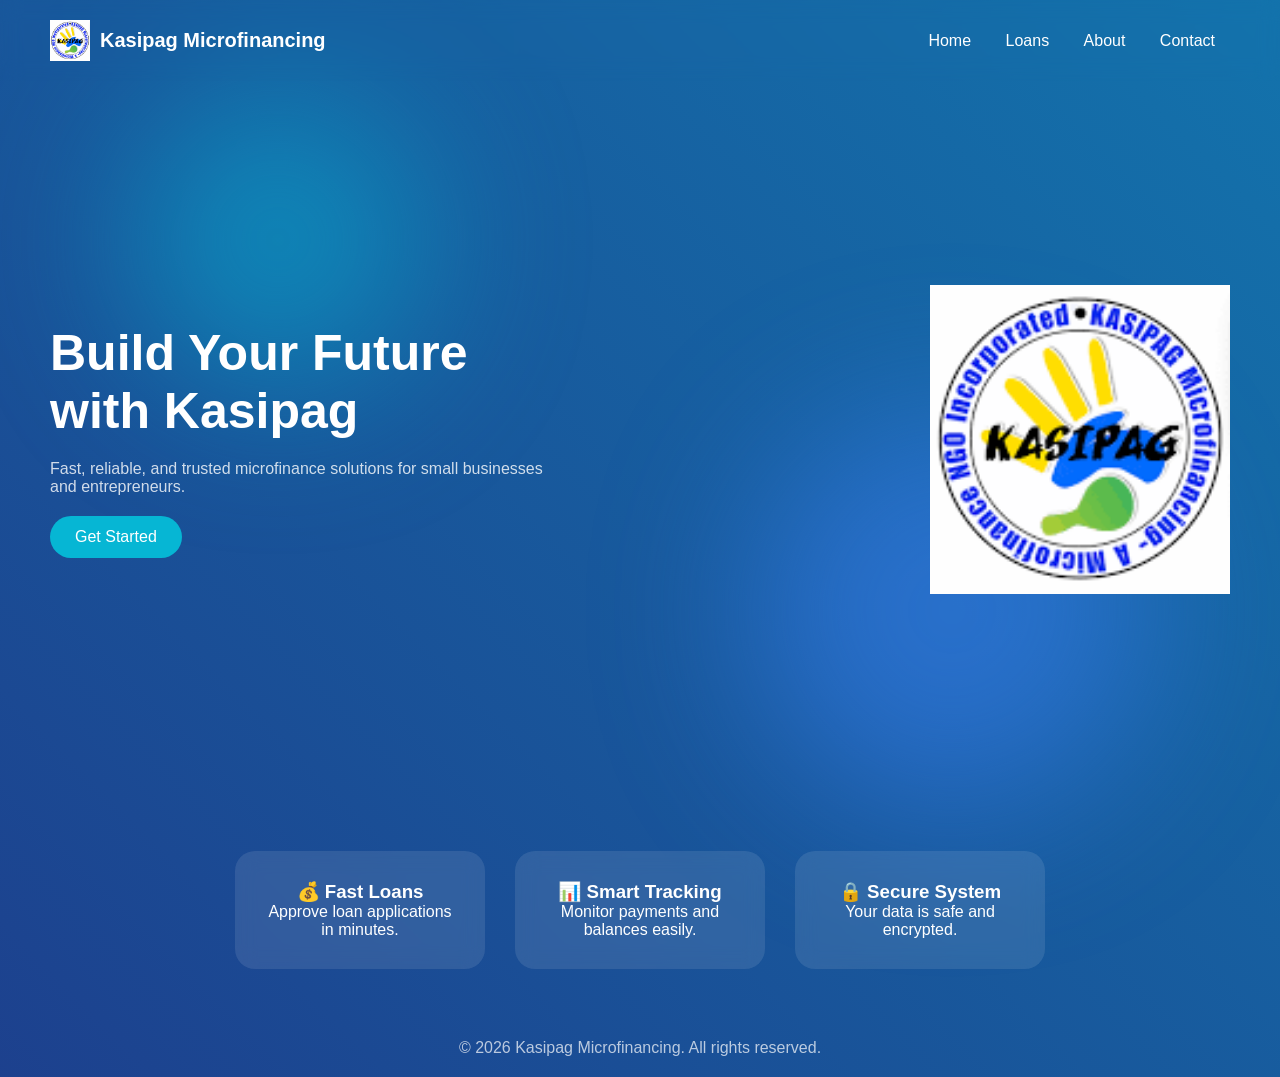
==== index.html @ bbf8afad "Add files via upload" ====
<!DOCTYPE html>
<html lang="en">
<head>
<meta charset="UTF-8">
<title>Kasipag Microfinancing</title>

<style>
*{
  margin:0;
  padding:0;
  box-sizing:border-box;
  font-family: 'Segoe UI', sans-serif;
}

body{
  color:white;
  overflow-x:hidden;
}

/* 🌈 ANIMATED GRADIENT BACKGROUND */
body::before{
  content:"";
  position:fixed;
  width:200%;
  height:200%;
  background: linear-gradient(45deg, #0f172a, #1e3a8a, #06b6d4, #0f172a);
  background-size:400% 400%;
  animation: gradientMove 15s ease infinite;
  z-index:-2;
}

@keyframes gradientMove{
  0%{background-position:0% 50%;}
  50%{background-position:100% 50%;}
  100%{background-position:0% 50%;}
}

/* ✨ FLOATING BLOBS */
.blob{
  position:fixed;
  border-radius:50%;
  filter: blur(80px);
  opacity:0.5;
  z-index:-1;
  animation: float 10s infinite alternate ease-in-out;
}

.blob1{
  width:300px;
  height:300px;
  background:#06b6d4;
  top:10%;
  left:10%;
}

.blob2{
  width:400px;
  height:400px;
  background:#3b82f6;
  bottom:10%;
  right:10%;
}

@keyframes float{
  from{transform:translateY(0);}
  to{transform:translateY(50px);}
}

/* NAVBAR */
header{
  display:flex;
  justify-content:space-between;
  align-items:center;
  padding:20px 50px;
  backdrop-filter: blur(10px);
}

.logo-area{
  display:flex;
  align-items:center;
  gap:10px;
  font-size:20px;
  font-weight:bold;
}

.logo-area img{
  width:40px;
}

nav a{
  margin:0 15px;
  text-decoration:none;
  color:white;
  transition:0.3s;
}

nav a:hover{
  color:#06b6d4;
}

/* HERO */
.hero{
  display:flex;
  justify-content:space-between;
  align-items:center;
  padding:80px 50px;
  min-height:80vh;
}

.hero-text{
  max-width:500px;
}

.hero-text h1{
  font-size:50px;
  margin-bottom:20px;
}

.hero-text p{
  margin-bottom:20px;
  opacity:0.8;
}

/* BUTTON */
button{
  padding:12px 25px;
  border:none;
  border-radius:30px;
  background:#06b6d4;
  color:white;
  font-size:16px;
  cursor:pointer;
  transition:0.3s;
}

button:hover{
  transform:scale(1.1);
  box-shadow:0 0 20px #06b6d4;
}

/* HERO IMAGE */
.hero-img img{
  width:300px;
  animation: float 3s infinite alternate;
}

/* FEATURES */
.features{
  display:flex;
  justify-content:center;
  gap:30px;
  padding:50px;
}

.card{
  background:rgba(255,255,255,0.1);
  backdrop-filter: blur(10px);
  padding:30px;
  border-radius:20px;
  width:250px;
  text-align:center;
  transition:0.3s;
}

.card:hover{
  transform:translateY(-10px);
  box-shadow:0 0 20px rgba(0,0,0,0.3);
}

/* FOOTER */
footer{
  text-align:center;
  padding:20px;
  opacity:0.7;
}
</style>
</head>

<body>

<!-- FLOATING BACKGROUND -->
<div class="blob blob1"></div>
<div class="blob blob2"></div>

<!-- NAVBAR -->
<header>
  <div class="logo-area">
    <img src="kasipag.png">
    <span>Kasipag Microfinancing</span>
  </div>

  <nav>
    <a href="#">Home</a>
    <a href="#">Loans</a>
    <a href="#">About</a>
    <a href="#">Contact</a>
  </nav>
</header>

<!-- HERO -->
<section class="hero">

  <div class="hero-text">
    <h1>Build Your Future with Kasipag</h1>
    <p>
      Fast, reliable, and trusted microfinance solutions for small businesses and entrepreneurs.
    </p>

    <a href="role-selector.html">
      <button>Get Started</button>
    </a>
  </div>

  <div class="hero-img">
    <img src="kasipag.png">
  </div>

</section>

<!-- FEATURES -->
<section class="features">

  <div class="card">
    <h3>💰 Fast Loans</h3>
    <p>Approve loan applications in minutes.</p>
  </div>

  <div class="card">
    <h3>📊 Smart Tracking</h3>
    <p>Monitor payments and balances easily.</p>
  </div>

  <div class="card">
    <h3>🔒 Secure System</h3>
    <p>Your data is safe and encrypted.</p>
  </div>

</section>

<!-- FOOTER -->
<footer>
  <p>© 2026 Kasipag Microfinancing. All rights reserved.</p>
</footer>

</body>
</html>
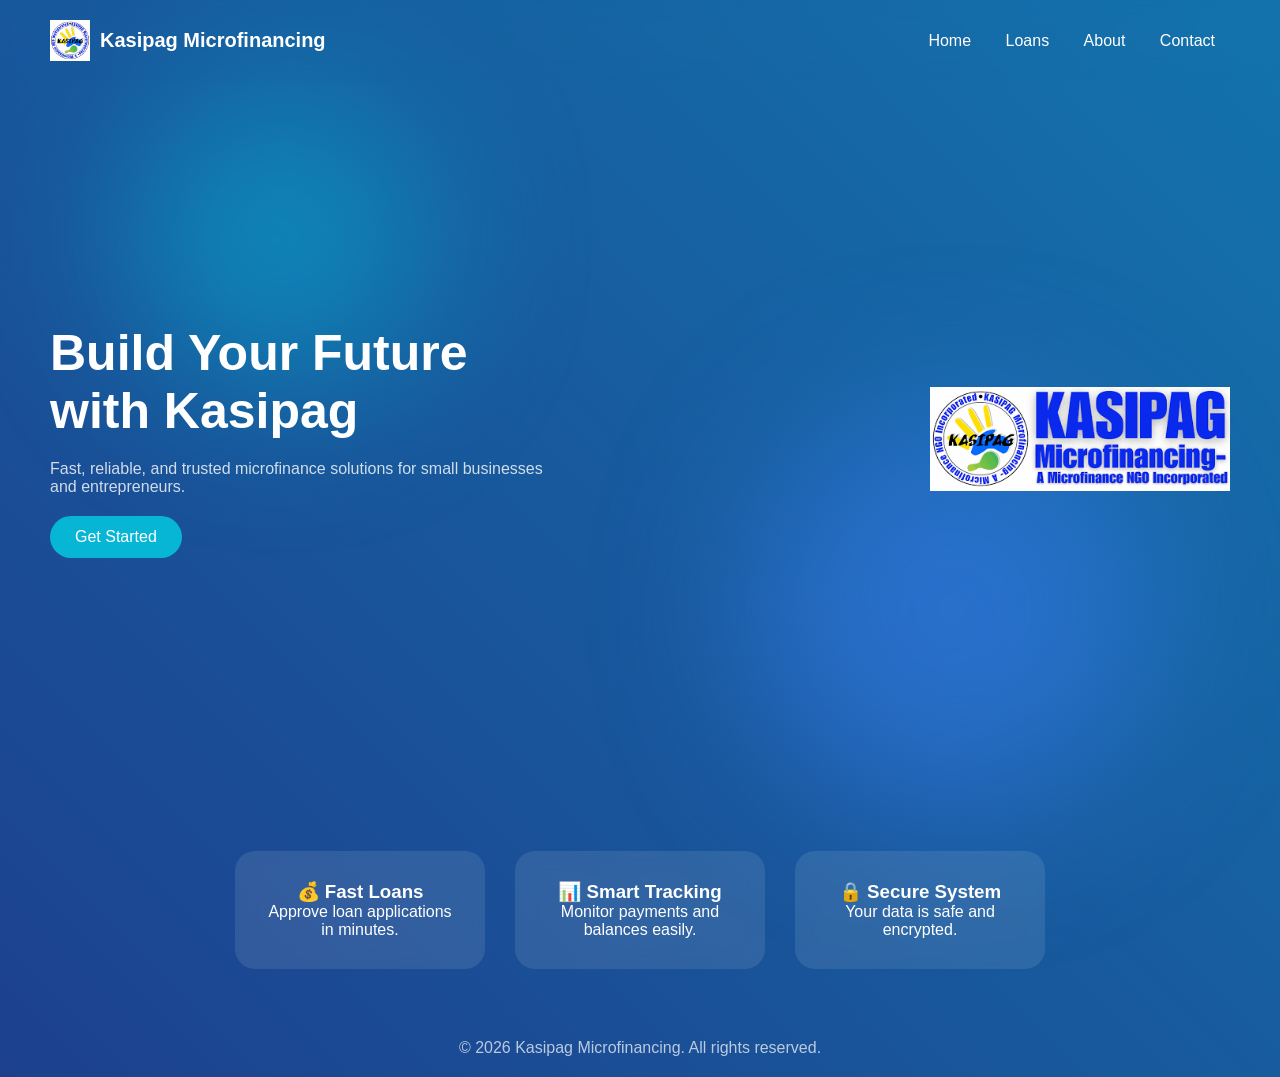
==== commit a49089b8: "Add files via upload" ====
--- a/index.html
+++ b/index.html
@@ -212,7 +212,7 @@
   </div>
 
   <div class="hero-img">
-    <img src="kasipag.png">
+    <img src="kasipag2.png">
   </div>
 
 </section>
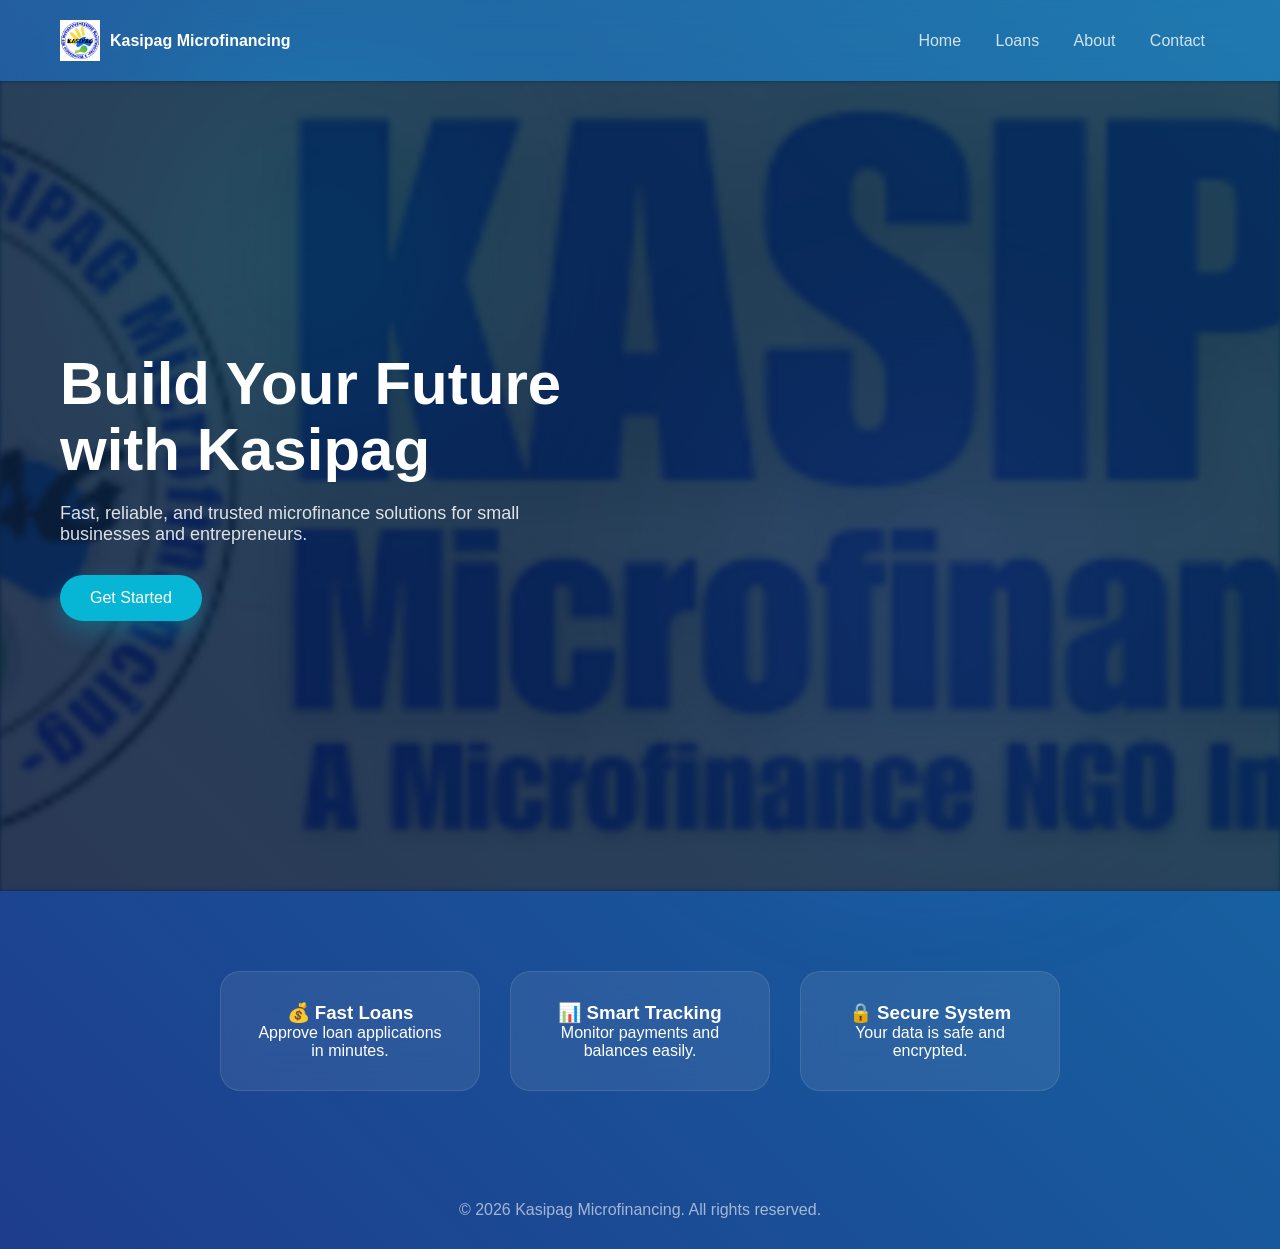
==== commit 21b60623: "Add files via upload" ====
--- a/index.html
+++ b/index.html
@@ -9,7 +9,7 @@
   margin:0;
   padding:0;
   box-sizing:border-box;
-  font-family: 'Segoe UI', sans-serif;
+  font-family:'Segoe UI', sans-serif;
 }
 
 body{
@@ -17,16 +17,16 @@
   overflow-x:hidden;
 }
 
-/* 🌈 ANIMATED GRADIENT BACKGROUND */
+/* 🌈 BACKGROUND GRADIENT */
 body::before{
   content:"";
   position:fixed;
   width:200%;
   height:200%;
-  background: linear-gradient(45deg, #0f172a, #1e3a8a, #06b6d4, #0f172a);
+  background: linear-gradient(45deg,#0f172a,#1e3a8a,#06b6d4,#0f172a);
   background-size:400% 400%;
   animation: gradientMove 15s ease infinite;
-  z-index:-2;
+  z-index:-3;
 }
 
 @keyframes gradientMove{
@@ -35,51 +35,48 @@
   100%{background-position:0% 50%;}
 }
 
-/* ✨ FLOATING BLOBS */
+/* ✨ FLOATING BLUR BLOBS */
 .blob{
   position:fixed;
   border-radius:50%;
-  filter: blur(80px);
-  opacity:0.5;
-  z-index:-1;
-  animation: float 10s infinite alternate ease-in-out;
+  filter:blur(90px);
+  opacity:0.4;
+  z-index:-2;
 }
 
 .blob1{
-  width:300px;
-  height:300px;
+  width:350px;
+  height:350px;
   background:#06b6d4;
   top:10%;
   left:10%;
 }
 
 .blob2{
-  width:400px;
-  height:400px;
+  width:450px;
+  height:450px;
   background:#3b82f6;
   bottom:10%;
   right:10%;
 }
 
-@keyframes float{
-  from{transform:translateY(0);}
-  to{transform:translateY(50px);}
-}
-
 /* NAVBAR */
 header{
   display:flex;
   justify-content:space-between;
   align-items:center;
-  padding:20px 50px;
-  backdrop-filter: blur(10px);
+  padding:20px 60px;
+  backdrop-filter: blur(15px);
+  background:rgba(255,255,255,0.05);
+  position:sticky;
+  top:0;
+  z-index:10;
 }
 
 .logo-area{
   display:flex;
   align-items:center;
   gap:10px;
-  font-size:20px;
   font-weight:bold;
 }
 
@@ -91,57 +88,85 @@
   margin:0 15px;
   text-decoration:none;
   color:white;
+  opacity:0.8;
   transition:0.3s;
 }
 
 nav a:hover{
   color:#06b6d4;
-}
-
-/* HERO */
+  opacity:1;
+}
+
+/* 🔥 HERO SECTION WITH BACKGROUND IMAGE */
 .hero{
-  display:flex;
+  position:relative;
+  min-height:90vh;
+  display:flex;
+  align-items:center;
   justify-content:space-between;
-  align-items:center;
-  padding:80px 50px;
-  min-height:80vh;
-}
-
+  padding:80px 60px;
+  overflow:hidden;
+}
+
+/* BACKGROUND IMAGE (FADED EFFECT) */
+.hero::before{
+  content:"";
+  position:absolute;
+  top:0;
+  left:0;
+  width:100%;
+  height:100%;
+  background:url('kasipag2.png') center/cover no-repeat;
+  opacity:0.25;
+  filter: blur(2px);
+  z-index:-1;
+}
+
+/* DARK OVERLAY PARA READABILITY */
+.hero::after{
+  content:"";
+  position:absolute;
+  top:0;
+  left:0;
+  width:100%;
+  height:100%;
+  background:rgba(0,0,0,0.5);
+  z-index:-1;
+}
+
+/* TEXT */
 .hero-text{
-  max-width:500px;
+  max-width:550px;
 }
 
 .hero-text h1{
-  font-size:50px;
+  font-size:60px;
   margin-bottom:20px;
+  line-height:1.1;
 }
 
 .hero-text p{
-  margin-bottom:20px;
-  opacity:0.8;
+  opacity:0.85;
+  margin-bottom:30px;
+  font-size:18px;
 }
 
 /* BUTTON */
 button{
-  padding:12px 25px;
+  padding:14px 30px;
   border:none;
-  border-radius:30px;
+  border-radius:50px;
   background:#06b6d4;
   color:white;
   font-size:16px;
   cursor:pointer;
   transition:0.3s;
+  box-shadow:0 10px 25px rgba(6,182,212,0.3);
 }
 
 button:hover{
-  transform:scale(1.1);
-  box-shadow:0 0 20px #06b6d4;
-}
-
-/* HERO IMAGE */
-.hero-img img{
-  width:300px;
-  animation: float 3s infinite alternate;
+  transform:scale(1.08);
+  box-shadow:0 0 25px #06b6d4;
 }
 
 /* FEATURES */
@@ -149,40 +174,57 @@
   display:flex;
   justify-content:center;
   gap:30px;
-  padding:50px;
+  padding:80px 60px;
 }
 
 .card{
-  background:rgba(255,255,255,0.1);
-  backdrop-filter: blur(10px);
+  background:rgba(255,255,255,0.08);
+  backdrop-filter: blur(20px);
   padding:30px;
   border-radius:20px;
-  width:250px;
+  width:260px;
   text-align:center;
-  transition:0.3s;
+  border:1px solid rgba(255,255,255,0.1);
+  transition:0.4s;
 }
 
 .card:hover{
-  transform:translateY(-10px);
-  box-shadow:0 0 20px rgba(0,0,0,0.3);
+  transform:translateY(-12px);
+  border-color:#06b6d4;
 }
 
 /* FOOTER */
 footer{
   text-align:center;
-  padding:20px;
-  opacity:0.7;
+  padding:30px;
+  opacity:0.6;
+}
+
+/* RESPONSIVE */
+@media(max-width:900px){
+  .hero{
+    flex-direction:column;
+    text-align:center;
+    gap:40px;
+  }
+
+  .hero-text h1{
+    font-size:40px;
+  }
+
+  .features{
+    flex-direction:column;
+    align-items:center;
+  }
 }
 </style>
 </head>
 
 <body>
 
-<!-- FLOATING BACKGROUND -->
 <div class="blob blob1"></div>
 <div class="blob blob2"></div>
 
-<!-- NAVBAR -->
 <header>
   <div class="logo-area">
     <img src="kasipag.png">
@@ -197,7 +239,6 @@
   </nav>
 </header>
 
-<!-- HERO -->
 <section class="hero">
 
   <div class="hero-text">
@@ -211,13 +252,8 @@
     </a>
   </div>
 
-  <div class="hero-img">
-    <img src="kasipag2.png">
-  </div>
-
 </section>
 
-<!-- FEATURES -->
 <section class="features">
 
   <div class="card">
@@ -237,7 +273,6 @@
 
 </section>
 
-<!-- FOOTER -->
 <footer>
   <p>© 2026 Kasipag Microfinancing. All rights reserved.</p>
 </footer>
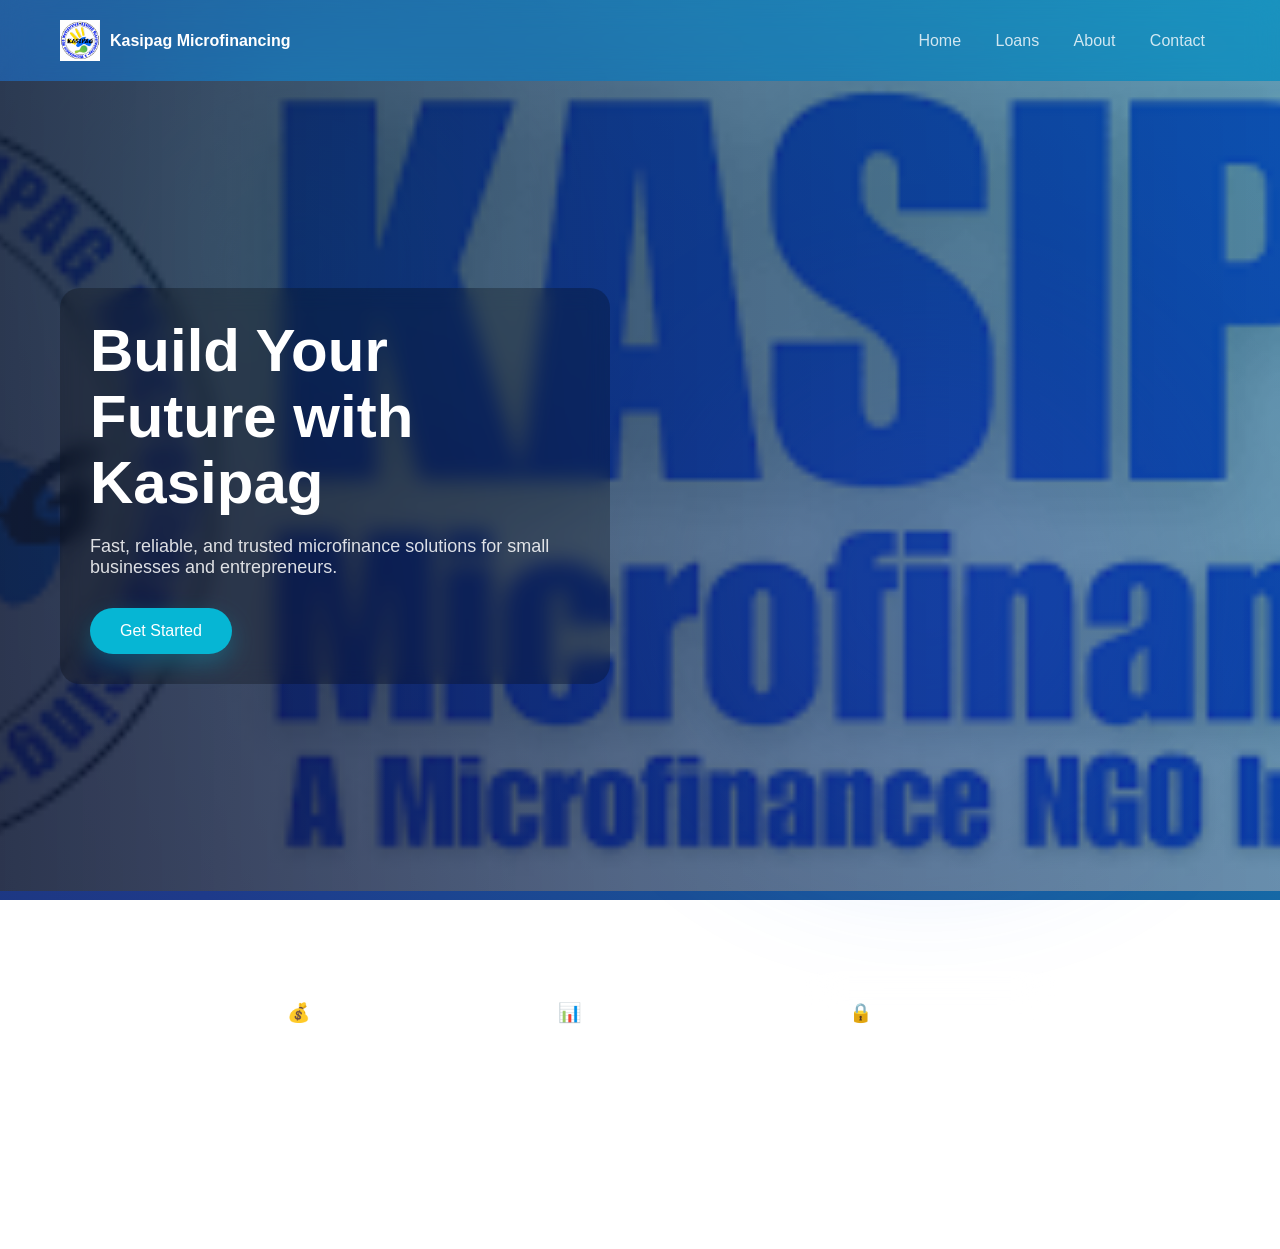
==== commit c5c5e52b: "Add files via upload" ====
--- a/index.html
+++ b/index.html
@@ -17,12 +17,11 @@
   overflow-x:hidden;
 }
 
-/* 🌈 BACKGROUND GRADIENT */
+/* 🌈 ANIMATED BACKGROUND GRADIENT */
 body::before{
   content:"";
   position:fixed;
-  width:200%;
-  height:200%;
+  inset:0;
   background: linear-gradient(45deg,#0f172a,#1e3a8a,#06b6d4,#0f172a);
   background-size:400% 400%;
   animation: gradientMove 15s ease infinite;
@@ -35,12 +34,12 @@
   100%{background-position:0% 50%;}
 }
 
-/* ✨ FLOATING BLUR BLOBS */
+/* ✨ FLOATING BLOBS */
 .blob{
   position:fixed;
   border-radius:50%;
   filter:blur(90px);
-  opacity:0.4;
+  opacity:0.35;
   z-index:-2;
 }
 
@@ -97,7 +96,7 @@
   opacity:1;
 }
 
-/* 🔥 HERO SECTION WITH BACKGROUND IMAGE */
+/* 🔥 HERO SECTION */
 .hero{
   position:relative;
   min-height:90vh;
@@ -108,35 +107,38 @@
   overflow:hidden;
 }
 
-/* BACKGROUND IMAGE (FADED EFFECT) */
+/* 🎯 BACKGROUND IMAGE (VISIBLE + PROFESSIONAL) */
 .hero::before{
   content:"";
   position:absolute;
-  top:0;
-  left:0;
-  width:100%;
-  height:100%;
+  inset:0;
   background:url('kasipag2.png') center/cover no-repeat;
-  opacity:0.25;
-  filter: blur(2px);
-  z-index:-1;
-}
-
-/* DARK OVERLAY PARA READABILITY */
+  opacity:0.45;
+  transform:scale(1.05);
+  z-index:-2;
+}
+
+/* 🎯 SOFT OVERLAY */
 .hero::after{
   content:"";
   position:absolute;
-  top:0;
-  left:0;
-  width:100%;
-  height:100%;
-  background:rgba(0,0,0,0.5);
+  inset:0;
+  background: linear-gradient(
+    to right,
+    rgba(15,23,42,0.75),
+    rgba(15,23,42,0.4),
+    rgba(15,23,42,0.2)
+  );
   z-index:-1;
 }
 
 /* TEXT */
 .hero-text{
   max-width:550px;
+  background:rgba(0,0,0,0.25);
+  padding:30px;
+  border-radius:20px;
+  backdrop-filter: blur(10px);
 }
 
 .hero-text h1{
@@ -191,6 +193,7 @@
 .card:hover{
   transform:translateY(-12px);
   border-color:#06b6d4;
+  box-shadow:0 20px 40px rgba(0,0,0,0.3);
 }
 
 /* FOOTER */
@@ -200,7 +203,7 @@
   opacity:0.6;
 }
 
-/* RESPONSIVE */
+/* 📱 RESPONSIVE */
 @media(max-width:900px){
   .hero{
     flex-direction:column;
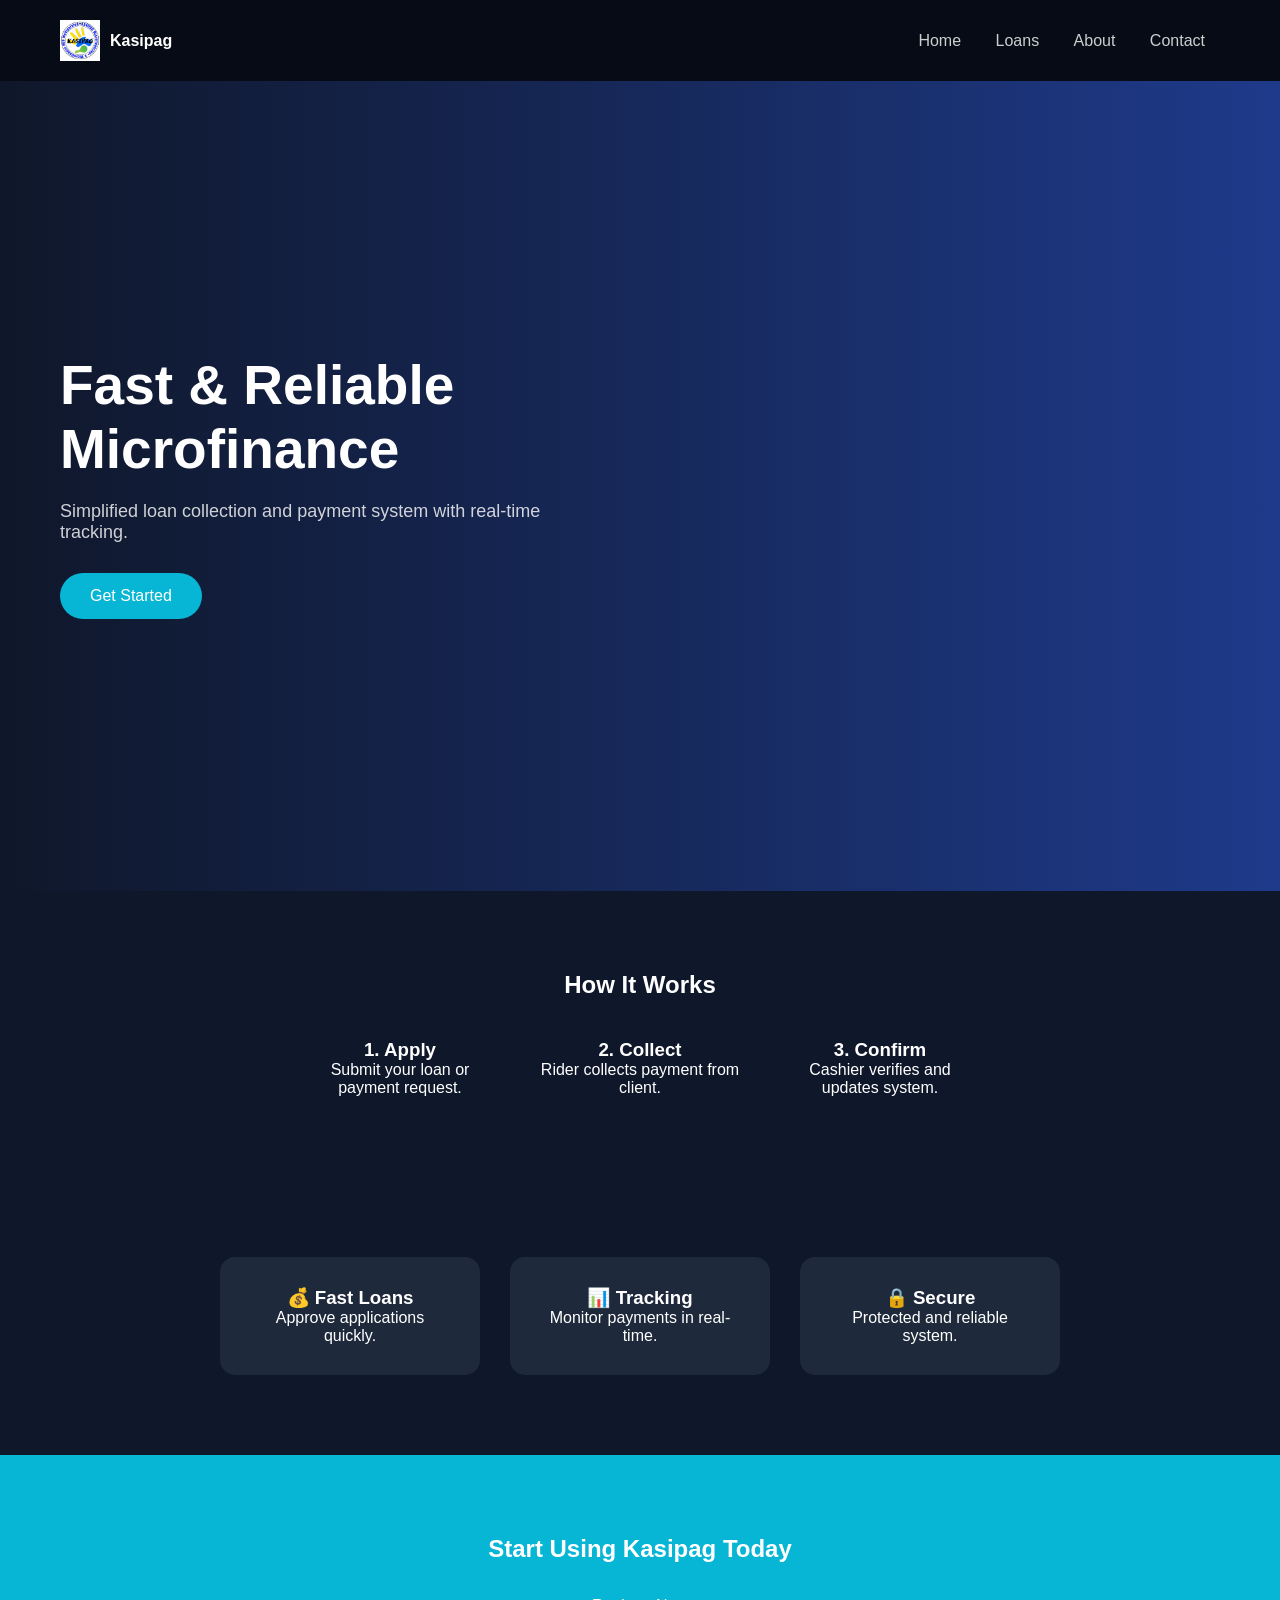
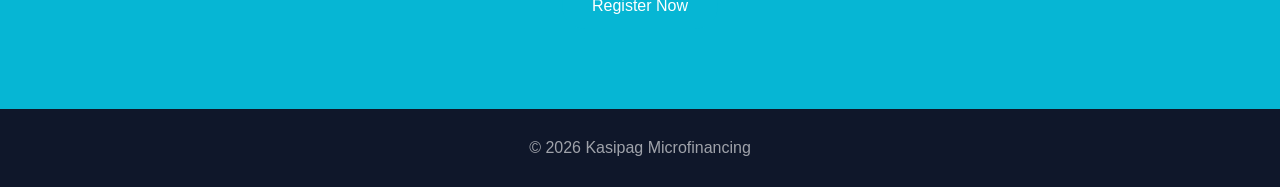
==== commit 02a0a396: "Add files via upload" ====
--- a/index.html
+++ b/index.html
@@ -14,49 +14,7 @@
 
 body{
   color:white;
-  overflow-x:hidden;
-}
-
-/* 🌈 ANIMATED BACKGROUND GRADIENT */
-body::before{
-  content:"";
-  position:fixed;
-  inset:0;
-  background: linear-gradient(45deg,#0f172a,#1e3a8a,#06b6d4,#0f172a);
-  background-size:400% 400%;
-  animation: gradientMove 15s ease infinite;
-  z-index:-3;
-}
-
-@keyframes gradientMove{
-  0%{background-position:0% 50%;}
-  50%{background-position:100% 50%;}
-  100%{background-position:0% 50%;}
-}
-
-/* ✨ FLOATING BLOBS */
-.blob{
-  position:fixed;
-  border-radius:50%;
-  filter:blur(90px);
-  opacity:0.35;
-  z-index:-2;
-}
-
-.blob1{
-  width:350px;
-  height:350px;
-  background:#06b6d4;
-  top:10%;
-  left:10%;
-}
-
-.blob2{
-  width:450px;
-  height:450px;
-  background:#3b82f6;
-  bottom:10%;
-  right:10%;
+  background:#0f172a;
 }
 
 /* NAVBAR */
@@ -65,8 +23,7 @@
   justify-content:space-between;
   align-items:center;
   padding:20px 60px;
-  backdrop-filter: blur(15px);
-  background:rgba(255,255,255,0.05);
+  background:rgba(0,0,0,0.5);
   position:sticky;
   top:0;
   z-index:10;
@@ -88,73 +45,39 @@
   text-decoration:none;
   color:white;
   opacity:0.8;
-  transition:0.3s;
 }
 
 nav a:hover{
   color:#06b6d4;
-  opacity:1;
-}
-
-/* 🔥 HERO SECTION */
+}
+
+/* HERO */
 .hero{
-  position:relative;
   min-height:90vh;
   display:flex;
   align-items:center;
   justify-content:space-between;
   padding:80px 60px;
-  overflow:hidden;
-}
-
-/* 🎯 BACKGROUND IMAGE (VISIBLE + PROFESSIONAL) */
-.hero::before{
-  content:"";
-  position:absolute;
-  inset:0;
-  background:url('kasipag2.png') center/cover no-repeat;
-  opacity:0.45;
-  transform:scale(1.05);
-  z-index:-2;
-}
-
-/* 🎯 SOFT OVERLAY */
-.hero::after{
-  content:"";
-  position:absolute;
-  inset:0;
-  background: linear-gradient(
-    to right,
-    rgba(15,23,42,0.75),
-    rgba(15,23,42,0.4),
-    rgba(15,23,42,0.2)
-  );
-  z-index:-1;
-}
-
-/* TEXT */
+  background:linear-gradient(to right, #0f172a, #1e3a8a);
+}
+
 .hero-text{
   max-width:550px;
-  background:rgba(0,0,0,0.25);
-  padding:30px;
-  border-radius:20px;
-  backdrop-filter: blur(10px);
 }
 
 .hero-text h1{
-  font-size:60px;
+  font-size:55px;
   margin-bottom:20px;
-  line-height:1.1;
 }
 
 .hero-text p{
-  opacity:0.85;
+  opacity:0.8;
   margin-bottom:30px;
   font-size:18px;
 }
 
 /* BUTTON */
-button{
+.btn{
   padding:14px 30px;
   border:none;
   border-radius:50px;
@@ -162,13 +85,26 @@
   color:white;
   font-size:16px;
   cursor:pointer;
-  transition:0.3s;
-  box-shadow:0 10px 25px rgba(6,182,212,0.3);
-}
-
-button:hover{
-  transform:scale(1.08);
-  box-shadow:0 0 25px #06b6d4;
+}
+
+/* HOW IT WORKS */
+.steps{
+  padding:80px 60px;
+  text-align:center;
+}
+
+.steps h2{
+  margin-bottom:40px;
+}
+
+.step-container{
+  display:flex;
+  justify-content:center;
+  gap:40px;
+}
+
+.step{
+  max-width:200px;
 }
 
 /* FEATURES */
@@ -180,20 +116,22 @@
 }
 
 .card{
-  background:rgba(255,255,255,0.08);
-  backdrop-filter: blur(20px);
+  background:#1e293b;
   padding:30px;
-  border-radius:20px;
+  border-radius:15px;
   width:260px;
   text-align:center;
-  border:1px solid rgba(255,255,255,0.1);
-  transition:0.4s;
-}
-
-.card:hover{
-  transform:translateY(-12px);
-  border-color:#06b6d4;
-  box-shadow:0 20px 40px rgba(0,0,0,0.3);
+}
+
+/* CTA */
+.cta{
+  text-align:center;
+  padding:80px;
+  background:#06b6d4;
+}
+
+.cta h2{
+  margin-bottom:20px;
 }
 
 /* FOOTER */
@@ -203,18 +141,14 @@
   opacity:0.6;
 }
 
-/* 📱 RESPONSIVE */
+/* RESPONSIVE */
 @media(max-width:900px){
   .hero{
     flex-direction:column;
     text-align:center;
-    gap:40px;
   }
 
-  .hero-text h1{
-    font-size:40px;
-  }
-
+  .step-container,
   .features{
     flex-direction:column;
     align-items:center;
@@ -225,13 +159,10 @@
 
 <body>
 
-<div class="blob blob1"></div>
-<div class="blob blob2"></div>
-
 <header>
   <div class="logo-area">
     <img src="kasipag.png">
-    <span>Kasipag Microfinancing</span>
+    <span>Kasipag</span>
   </div>
 
   <nav>
@@ -243,41 +174,69 @@
 </header>
 
 <section class="hero">
-
   <div class="hero-text">
-    <h1>Build Your Future with Kasipag</h1>
+    <h1>Fast & Reliable Microfinance</h1>
     <p>
-      Fast, reliable, and trusted microfinance solutions for small businesses and entrepreneurs.
+      Simplified loan collection and payment system with real-time tracking.
     </p>
 
     <a href="role-selector.html">
-      <button>Get Started</button>
+      <button class="btn">Get Started</button>
     </a>
   </div>
-
+</section>
+
+<!-- HOW IT WORKS -->
+<section class="steps">
+  <h2>How It Works</h2>
+
+  <div class="step-container">
+    <div class="step">
+      <h3>1. Apply</h3>
+      <p>Submit your loan or payment request.</p>
+    </div>
+
+    <div class="step">
+      <h3>2. Collect</h3>
+      <p>Rider collects payment from client.</p>
+    </div>
+
+    <div class="step">
+      <h3>3. Confirm</h3>
+      <p>Cashier verifies and updates system.</p>
+    </div>
+  </div>
 </section>
 
 <section class="features">
 
   <div class="card">
     <h3>💰 Fast Loans</h3>
-    <p>Approve loan applications in minutes.</p>
+    <p>Approve applications quickly.</p>
   </div>
 
   <div class="card">
-    <h3>📊 Smart Tracking</h3>
-    <p>Monitor payments and balances easily.</p>
+    <h3>📊 Tracking</h3>
+    <p>Monitor payments in real-time.</p>
   </div>
 
   <div class="card">
-    <h3>🔒 Secure System</h3>
-    <p>Your data is safe and encrypted.</p>
-  </div>
-
+    <h3>🔒 Secure</h3>
+    <p>Protected and reliable system.</p>
+  </div>
+
+</section>
+
+<!-- CTA -->
+<section class="cta">
+  <h2>Start Using Kasipag Today</h2>
+  <a href="role-selector.html">
+    <button class="btn">Register Now</button>
+  </a>
 </section>
 
 <footer>
-  <p>© 2026 Kasipag Microfinancing. All rights reserved.</p>
+  <p>© 2026 Kasipag Microfinancing</p>
 </footer>
 
 </body>
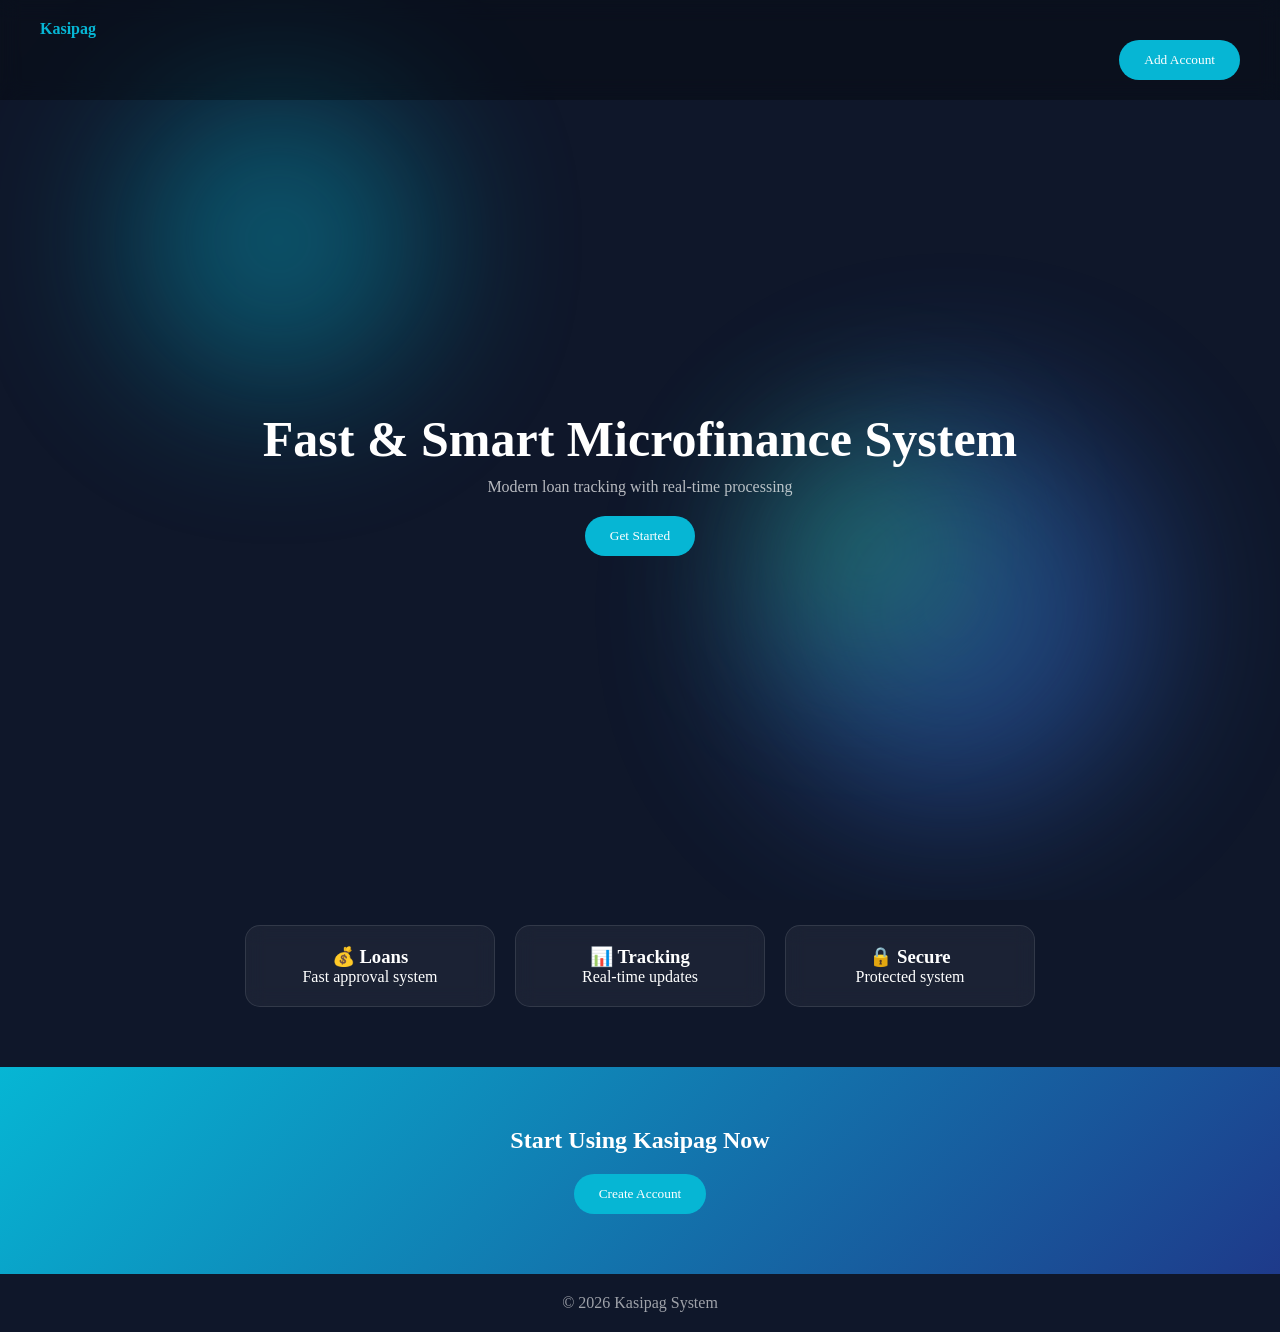
==== commit 9b690fa8: "Add files via upload" ====
--- a/index.html
+++ b/index.html
@@ -2,242 +2,280 @@
 <html lang="en">
 <head>
 <meta charset="UTF-8">
-<title>Kasipag Microfinancing</title>
+<meta name="viewport" content="width=device-width, initial-scale=1.0">
+<title>Kasipag Microfinance</title>
 
 <style>
 *{
   margin:0;
   padding:0;
   box-sizing:border-box;
-  font-family:'Segoe UI', sans-serif;
+  font-family:Segoe UI;
 }
 
 body{
+  background:#0f172a;
   color:white;
-  background:#0f172a;
-}
-
-/* NAVBAR */
+  overflow-x:hidden;
+}
+
+/* 🔥 ANIMATED BACKGROUND */
+.bg{
+  position:fixed;
+  width:100%;
+  height:100%;
+  z-index:-1;
+  overflow:hidden;
+}
+
+.circle{
+  position:absolute;
+  border-radius:50%;
+  filter:blur(80px);
+  opacity:0.4;
+  animation:move 10s infinite alternate;
+}
+
+.circle1{width:300px;height:300px;background:#06b6d4;top:10%;left:10%;}
+.circle2{width:400px;height:400px;background:#3b82f6;bottom:10%;right:10%;}
+.circle3{width:200px;height:200px;background:#22c55e;top:50%;left:60%;}
+
+@keyframes move{
+  from{transform:translateY(0);}
+  to{transform:translateY(40px);}
+}
+
+/* HEADER */
 header{
   display:flex;
   justify-content:space-between;
-  align-items:center;
-  padding:20px 60px;
-  background:rgba(0,0,0,0.5);
+  padding:20px 40px;
+  background:rgba(0,0,0,0.3);
+  backdrop-filter:blur(10px);
   position:sticky;
   top:0;
-  z-index:10;
-}
-
-.logo-area{
-  display:flex;
-  align-items:center;
-  gap:10px;
+}
+
+.logo{
   font-weight:bold;
-}
-
-.logo-area img{
-  width:40px;
-}
-
-nav a{
-  margin:0 15px;
-  text-decoration:none;
-  color:white;
-  opacity:0.8;
-}
-
-nav a:hover{
   color:#06b6d4;
 }
 
 /* HERO */
 .hero{
-  min-height:90vh;
+  min-height:85vh;
   display:flex;
+  flex-direction:column;
+  justify-content:center;
   align-items:center;
-  justify-content:space-between;
-  padding:80px 60px;
-  background:linear-gradient(to right, #0f172a, #1e3a8a);
-}
-
-.hero-text{
-  max-width:550px;
-}
-
-.hero-text h1{
-  font-size:55px;
-  margin-bottom:20px;
-}
-
-.hero-text p{
-  opacity:0.8;
-  margin-bottom:30px;
-  font-size:18px;
+  text-align:center;
+  padding:40px;
+}
+
+.hero h1{
+  font-size:50px;
+  animation:fade 2s ease-in-out;
+}
+
+.hero p{
+  opacity:0.7;
+  margin-top:10px;
 }
 
 /* BUTTON */
 .btn{
-  padding:14px 30px;
+  margin-top:20px;
+  padding:12px 25px;
   border:none;
   border-radius:50px;
   background:#06b6d4;
   color:white;
-  font-size:16px;
   cursor:pointer;
-}
-
-/* HOW IT WORKS */
-.steps{
-  padding:80px 60px;
-  text-align:center;
-}
-
-.steps h2{
-  margin-bottom:40px;
-}
-
-.step-container{
-  display:flex;
-  justify-content:center;
-  gap:40px;
-}
-
-.step{
-  max-width:200px;
+  transition:.3s;
+}
+
+.btn:hover{
+  transform:scale(1.05);
 }
 
 /* FEATURES */
 .features{
   display:flex;
   justify-content:center;
-  gap:30px;
-  padding:80px 60px;
+  flex-wrap:wrap;
+  gap:20px;
+  padding:60px;
 }
 
 .card{
-  background:#1e293b;
-  padding:30px;
+  width:250px;
+  padding:20px;
+  background:rgba(255,255,255,0.05);
+  backdrop-filter:blur(10px);
   border-radius:15px;
-  width:260px;
+  border:1px solid rgba(255,255,255,0.1);
   text-align:center;
+  transition:.3s;
+}
+
+.card:hover{
+  transform:translateY(-10px);
 }
 
 /* CTA */
 .cta{
   text-align:center;
-  padding:80px;
-  background:#06b6d4;
-}
-
-.cta h2{
-  margin-bottom:20px;
-}
-
-/* FOOTER */
-footer{
-  text-align:center;
-  padding:30px;
-  opacity:0.6;
-}
-
-/* RESPONSIVE */
-@media(max-width:900px){
-  .hero{
-    flex-direction:column;
-    text-align:center;
-  }
-
-  .step-container,
-  .features{
-    flex-direction:column;
-    align-items:center;
-  }
+  padding:60px;
+  background:linear-gradient(135deg,#06b6d4,#1e3a8a);
+}
+
+/* MODAL */
+.modal{
+  position:fixed;
+  top:0;
+  left:0;
+  width:100%;
+  height:100%;
+  display:none;
+  justify-content:center;
+  align-items:center;
+  background:rgba(0,0,0,0.6);
+}
+
+.modal-box{
+  background:#1e293b;
+  padding:20px;
+  border-radius:12px;
+  width:300px;
+}
+
+input{
+  width:100%;
+  padding:10px;
+  margin:8px 0;
+  border-radius:8px;
+  border:none;
+  background:#020617;
+  color:white;
+}
+
+.close{
+  float:right;
+  cursor:pointer;
+  color:red;
+}
+
+@keyframes fade{
+  from{opacity:0;transform:translateY(-20px);}
+  to{opacity:1;transform:translateY(0);}
+}
+
+/* MOBILE */
+@media(max-width:768px){
+  .hero h1{font-size:32px;}
 }
 </style>
 </head>
 
 <body>
 
+<!-- BACKGROUND -->
+<div class="bg">
+  <div class="circle circle1"></div>
+  <div class="circle circle2"></div>
+  <div class="circle circle3"></div>
+</div>
+
 <header>
-  <div class="logo-area">
-    <img src="kasipag.png">
-    <span>Kasipag</span>
-  </div>
-
-  <nav>
-    <a href="#">Home</a>
-    <a href="#">Loans</a>
-    <a href="#">About</a>
-    <a href="#">Contact</a>
-  </nav>
+  <div class="logo">Kasipag</div>
+  <button class="btn" onclick="openModal()">Add Account</button>
 </header>
 
 <section class="hero">
-  <div class="hero-text">
-    <h1>Fast & Reliable Microfinance</h1>
-    <p>
-      Simplified loan collection and payment system with real-time tracking.
-    </p>
-
-    <a href="role-selector.html">
-      <button class="btn">Get Started</button>
-    </a>
-  </div>
+  <h1>Fast & Smart Microfinance System</h1>
+  <p>Modern loan tracking with real-time processing</p>
+
+  <a href="role-selector.html">
+    <button class="btn">Get Started</button>
+  </a>
 </section>
 
-<!-- HOW IT WORKS -->
-<section class="steps">
-  <h2>How It Works</h2>
-
-  <div class="step-container">
-    <div class="step">
-      <h3>1. Apply</h3>
-      <p>Submit your loan or payment request.</p>
-    </div>
-
-    <div class="step">
-      <h3>2. Collect</h3>
-      <p>Rider collects payment from client.</p>
-    </div>
-
-    <div class="step">
-      <h3>3. Confirm</h3>
-      <p>Cashier verifies and updates system.</p>
-    </div>
-  </div>
-</section>
-
 <section class="features">
 
   <div class="card">
-    <h3>💰 Fast Loans</h3>
-    <p>Approve applications quickly.</p>
+    <h3>💰 Loans</h3>
+    <p>Fast approval system</p>
   </div>
 
   <div class="card">
     <h3>📊 Tracking</h3>
-    <p>Monitor payments in real-time.</p>
+    <p>Real-time updates</p>
   </div>
 
   <div class="card">
     <h3>🔒 Secure</h3>
-    <p>Protected and reliable system.</p>
+    <p>Protected system</p>
   </div>
 
 </section>
 
-<!-- CTA -->
 <section class="cta">
-  <h2>Start Using Kasipag Today</h2>
-  <a href="role-selector.html">
-    <button class="btn">Register Now</button>
-  </a>
+  <h2>Start Using Kasipag Now</h2>
+  <button class="btn" onclick="openModal()">Create Account</button>
 </section>
 
-<footer>
-  <p>© 2026 Kasipag Microfinancing</p>
+<footer style="text-align:center;padding:20px;opacity:0.6;">
+  © 2026 Kasipag System
 </footer>
+
+<!-- 🔥 ADD ACCOUNT MODAL -->
+<div class="modal" id="modal">
+
+  <div class="modal-box">
+
+    <span class="close" onclick="closeModal()">✖</span>
+
+    <h3>Create Account</h3>
+
+    <input id="name" placeholder="Full Name">
+    <input id="email" placeholder="Email">
+    <input id="password" type="password" placeholder="Password">
+
+    <button class="btn" onclick="save()">Save</button>
+
+  </div>
+
+</div>
+
+<script>
+
+function openModal(){
+  modal.style.display="flex";
+}
+
+function closeModal(){
+  modal.style.display="none";
+}
+
+function save(){
+
+  let user = {
+    name:name.value,
+    email:email.value,
+    password:password.value
+  };
+
+  let users = JSON.parse(localStorage.getItem("users")) || [];
+  users.push(user);
+
+  localStorage.setItem("users", JSON.stringify(users));
+
+  alert("Account Created ✔");
+
+  closeModal();
+}
+
+</script>
 
 </body>
 </html>
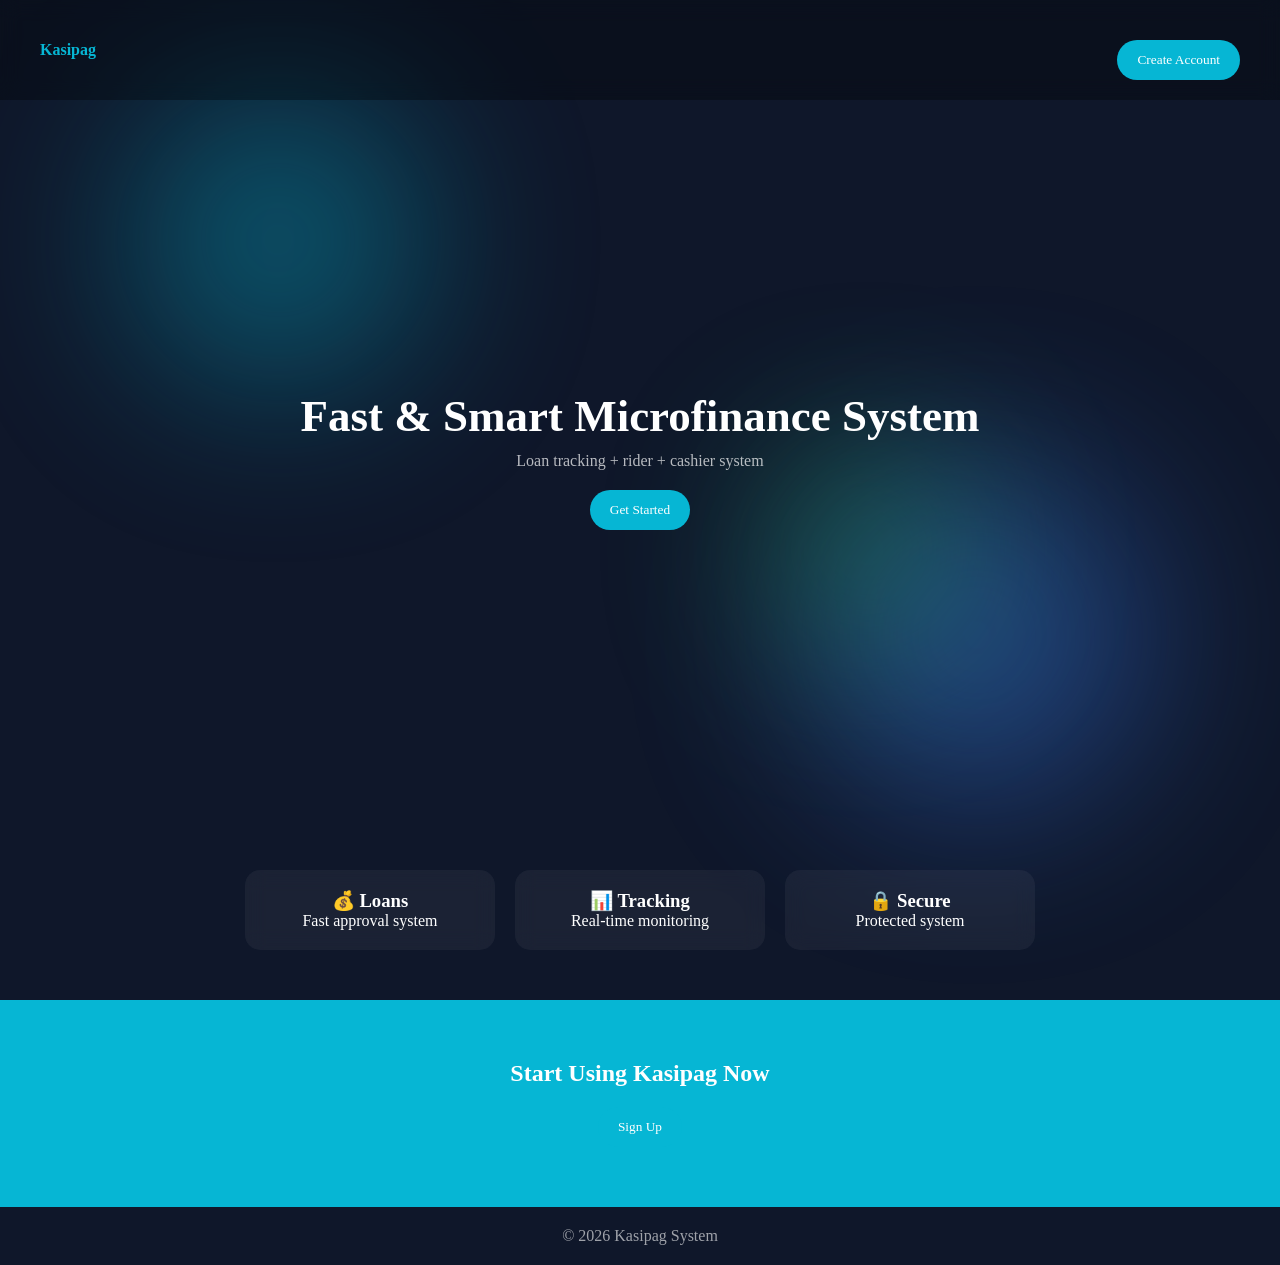
==== commit 9bc5ad00: "Add files via upload" ====
--- a/index.html
+++ b/index.html
@@ -19,28 +19,27 @@
   overflow-x:hidden;
 }
 
-/* 🔥 ANIMATED BACKGROUND */
+/* BACKGROUND EFFECT */
 .bg{
   position:fixed;
   width:100%;
   height:100%;
   z-index:-1;
-  overflow:hidden;
 }
 
 .circle{
   position:absolute;
   border-radius:50%;
-  filter:blur(80px);
+  filter:blur(90px);
   opacity:0.4;
-  animation:move 10s infinite alternate;
+  animation:float 8s infinite alternate;
 }
 
 .circle1{width:300px;height:300px;background:#06b6d4;top:10%;left:10%;}
-.circle2{width:400px;height:400px;background:#3b82f6;bottom:10%;right:10%;}
+.circle2{width:350px;height:350px;background:#3b82f6;bottom:10%;right:10%;}
 .circle3{width:200px;height:200px;background:#22c55e;top:50%;left:60%;}
 
-@keyframes move{
+@keyframes float{
   from{transform:translateY(0);}
   to{transform:translateY(40px);}
 }
@@ -49,6 +48,7 @@
 header{
   display:flex;
   justify-content:space-between;
+  align-items:center;
   padding:20px 40px;
   background:rgba(0,0,0,0.3);
   backdrop-filter:blur(10px);
@@ -63,18 +63,17 @@
 
 /* HERO */
 .hero{
-  min-height:85vh;
+  min-height:80vh;
   display:flex;
   flex-direction:column;
   justify-content:center;
   align-items:center;
   text-align:center;
-  padding:40px;
+  padding:20px;
 }
 
 .hero h1{
-  font-size:50px;
-  animation:fade 2s ease-in-out;
+  font-size:45px;
 }
 
 .hero p{
@@ -85,7 +84,7 @@
 /* BUTTON */
 .btn{
   margin-top:20px;
-  padding:12px 25px;
+  padding:12px 20px;
   border:none;
   border-radius:50px;
   background:#06b6d4;
@@ -104,36 +103,28 @@
   justify-content:center;
   flex-wrap:wrap;
   gap:20px;
-  padding:60px;
+  padding:50px;
 }
 
 .card{
   width:250px;
   padding:20px;
   background:rgba(255,255,255,0.05);
+  border-radius:15px;
   backdrop-filter:blur(10px);
-  border-radius:15px;
-  border:1px solid rgba(255,255,255,0.1);
   text-align:center;
-  transition:.3s;
-}
-
-.card:hover{
-  transform:translateY(-10px);
 }
 
 /* CTA */
 .cta{
   text-align:center;
   padding:60px;
-  background:linear-gradient(135deg,#06b6d4,#1e3a8a);
+  background:#06b6d4;
 }
 
 /* MODAL */
 .modal{
   position:fixed;
-  top:0;
-  left:0;
   width:100%;
   height:100%;
   display:none;
@@ -146,10 +137,10 @@
   background:#1e293b;
   padding:20px;
   border-radius:12px;
-  width:300px;
-}
-
-input{
+  width:320px;
+}
+
+input,select{
   width:100%;
   padding:10px;
   margin:8px 0;
@@ -165,14 +156,9 @@
   color:red;
 }
 
-@keyframes fade{
-  from{opacity:0;transform:translateY(-20px);}
-  to{opacity:1;transform:translateY(0);}
-}
-
-/* MOBILE */
-@media(max-width:768px){
-  .hero h1{font-size:32px;}
+#msg{
+  font-size:13px;
+  margin-top:8px;
 }
 </style>
 </head>
@@ -188,18 +174,20 @@
 
 <header>
   <div class="logo">Kasipag</div>
-  <button class="btn" onclick="openModal()">Add Account</button>
+  <button class="btn" onclick="openModal()">Create Account</button>
 </header>
 
+<!-- HERO -->
 <section class="hero">
   <h1>Fast & Smart Microfinance System</h1>
-  <p>Modern loan tracking with real-time processing</p>
+  <p>Loan tracking + rider + cashier system</p>
 
   <a href="role-selector.html">
     <button class="btn">Get Started</button>
   </a>
 </section>
 
+<!-- FEATURES -->
 <section class="features">
 
   <div class="card">
@@ -209,7 +197,7 @@
 
   <div class="card">
     <h3>📊 Tracking</h3>
-    <p>Real-time updates</p>
+    <p>Real-time monitoring</p>
   </div>
 
   <div class="card">
@@ -219,16 +207,17 @@
 
 </section>
 
+<!-- CTA -->
 <section class="cta">
   <h2>Start Using Kasipag Now</h2>
-  <button class="btn" onclick="openModal()">Create Account</button>
+  <button class="btn" onclick="openModal()">Sign Up</button>
 </section>
 
 <footer style="text-align:center;padding:20px;opacity:0.6;">
   © 2026 Kasipag System
 </footer>
 
-<!-- 🔥 ADD ACCOUNT MODAL -->
+<!-- 🔥 SIGNUP MODAL -->
 <div class="modal" id="modal">
 
   <div class="modal-box">
@@ -241,7 +230,16 @@
     <input id="email" placeholder="Email">
     <input id="password" type="password" placeholder="Password">
 
-    <button class="btn" onclick="save()">Save</button>
+    <select id="role">
+      <option value="cashier">Cashier</option>
+      <option value="rider 1">Rider 1</option>
+      <option value="rider 2">Rider 2</option>
+      <option value="rider 3">Rider 3</option>
+    </select>
+
+    <button class="btn" onclick="signup()">Sign Up</button>
+
+    <p id="msg"></p>
 
   </div>
 
@@ -257,22 +255,30 @@
   modal.style.display="none";
 }
 
-function save(){
-
-  let user = {
+/* 🔥 SIGNUP WITH PENDING APPROVAL */
+function signup(){
+
+  let users = JSON.parse(localStorage.getItem("users")) || [];
+
+  let newUser = {
     name:name.value,
     email:email.value,
-    password:password.value
+    password:password.value,
+    role:role.value,
+    status:"pending"
   };
 
-  let users = JSON.parse(localStorage.getItem("users")) || [];
-  users.push(user);
-
+  users.push(newUser);
   localStorage.setItem("users", JSON.stringify(users));
 
-  alert("Account Created ✔");
-
-  closeModal();
+  msg.style.color="#f59e0b";
+  msg.innerHTML="⏳ Waiting for admin confirmation...";
+
+  setTimeout(()=>{
+    alert("Account submitted ✔ Please wait for approval");
+    closeModal();
+  },1500);
+
 }
 
 </script>
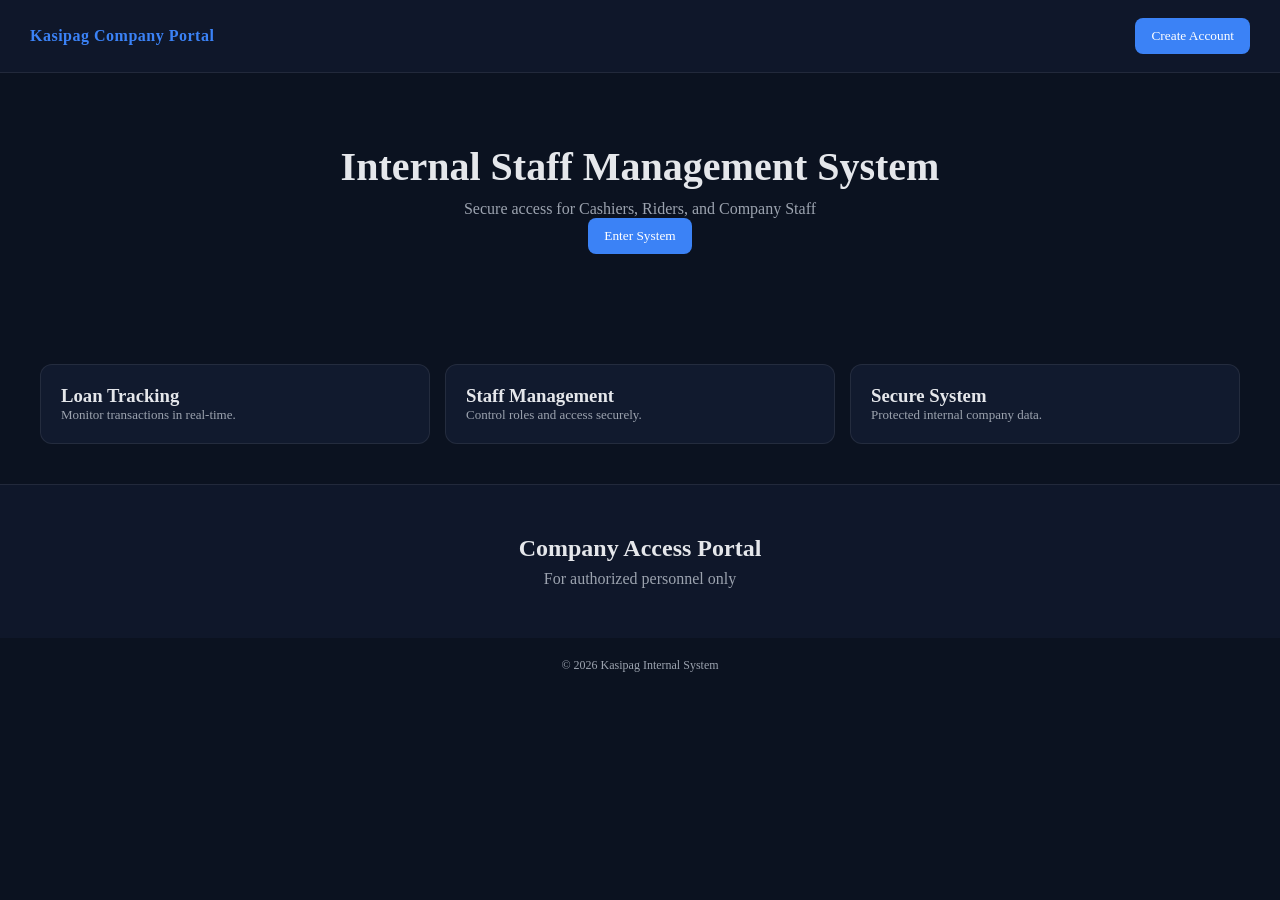
==== commit 88a36aae: "Add files via upload" ====
--- a/index.html
+++ b/index.html
@@ -3,9 +3,18 @@
 <head>
 <meta charset="UTF-8">
 <meta name="viewport" content="width=device-width, initial-scale=1.0">
-<title>Kasipag Microfinance</title>
+<title>Kasipag Company Portal</title>
 
 <style>
+:root{
+  --bg:#0b1220;
+  --card:#111a2e;
+  --text:#e5e7eb;
+  --muted:#9ca3af;
+  --accent:#3b82f6;
+  --border:rgba(255,255,255,0.08);
+}
+
 *{
   margin:0;
   padding:0;
@@ -14,34 +23,9 @@
 }
 
 body{
-  background:#0f172a;
-  color:white;
+  background:var(--bg);
+  color:var(--text);
   overflow-x:hidden;
-}
-
-/* BACKGROUND EFFECT */
-.bg{
-  position:fixed;
-  width:100%;
-  height:100%;
-  z-index:-1;
-}
-
-.circle{
-  position:absolute;
-  border-radius:50%;
-  filter:blur(90px);
-  opacity:0.4;
-  animation:float 8s infinite alternate;
-}
-
-.circle1{width:300px;height:300px;background:#06b6d4;top:10%;left:10%;}
-.circle2{width:350px;height:350px;background:#3b82f6;bottom:10%;right:10%;}
-.circle3{width:200px;height:200px;background:#22c55e;top:50%;left:60%;}
-
-@keyframes float{
-  from{transform:translateY(0);}
-  to{transform:translateY(40px);}
 }
 
 /* HEADER */
@@ -49,84 +33,81 @@
   display:flex;
   justify-content:space-between;
   align-items:center;
-  padding:20px 40px;
-  background:rgba(0,0,0,0.3);
-  backdrop-filter:blur(10px);
+  padding:18px 30px;
+  background:#0f172a;
+  border-bottom:1px solid var(--border);
   position:sticky;
   top:0;
 }
 
 .logo{
-  font-weight:bold;
-  color:#06b6d4;
+  font-weight:600;
+  color:var(--accent);
+  letter-spacing:0.5px;
+}
+
+.btn{
+  padding:10px 16px;
+  border:none;
+  border-radius:8px;
+  background:var(--accent);
+  color:white;
+  cursor:pointer;
+  transition:.2s;
+}
+
+.btn:hover{
+  opacity:0.85;
 }
 
 /* HERO */
 .hero{
-  min-height:80vh;
-  display:flex;
-  flex-direction:column;
-  justify-content:center;
-  align-items:center;
   text-align:center;
-  padding:20px;
+  padding:70px 20px;
 }
 
 .hero h1{
-  font-size:45px;
+  font-size:40px;
+  font-weight:600;
 }
 
 .hero p{
-  opacity:0.7;
+  color:var(--muted);
   margin-top:10px;
-}
-
-/* BUTTON */
-.btn{
-  margin-top:20px;
-  padding:12px 20px;
-  border:none;
-  border-radius:50px;
-  background:#06b6d4;
-  color:white;
-  cursor:pointer;
-  transition:.3s;
-}
-
-.btn:hover{
-  transform:scale(1.05);
 }
 
 /* FEATURES */
 .features{
-  display:flex;
-  justify-content:center;
-  flex-wrap:wrap;
-  gap:20px;
-  padding:50px;
+  display:grid;
+  grid-template-columns:repeat(auto-fit,minmax(220px,1fr));
+  gap:15px;
+  padding:40px;
 }
 
 .card{
-  width:250px;
+  background:var(--card);
   padding:20px;
-  background:rgba(255,255,255,0.05);
-  border-radius:15px;
-  backdrop-filter:blur(10px);
-  text-align:center;
+  border-radius:12px;
+  border:1px solid var(--border);
+  transition:.2s;
+}
+
+.card:hover{
+  transform:translateY(-3px);
 }
 
 /* CTA */
 .cta{
   text-align:center;
-  padding:60px;
-  background:#06b6d4;
+  padding:50px 20px;
+  background:#0f172a;
+  border-top:1px solid var(--border);
 }
 
 /* MODAL */
 .modal{
   position:fixed;
-  width:100%;
-  height:100%;
+  inset:0;
   display:none;
   justify-content:center;
   align-items:center;
@@ -134,10 +115,16 @@
 }
 
 .modal-box{
-  background:#1e293b;
+  width:340px;
+  background:var(--card);
   padding:20px;
   border-radius:12px;
-  width:320px;
+  border:1px solid var(--border);
+}
+
+.modal-box h3{
+  margin-bottom:10px;
+  font-weight:500;
 }
 
 input,select{
@@ -145,89 +132,86 @@
   padding:10px;
   margin:8px 0;
   border-radius:8px;
-  border:none;
-  background:#020617;
+  border:1px solid var(--border);
+  background:#0b1220;
   color:white;
+  outline:none;
 }
 
 .close{
   float:right;
   cursor:pointer;
-  color:red;
+  color:var(--muted);
 }
 
 #msg{
-  font-size:13px;
+  font-size:12px;
   margin-top:8px;
+  color:var(--muted);
+}
+
+/* RESPONSIVE */
+@media(max-width:600px){
+  .hero h1{font-size:28px;}
 }
 </style>
 </head>
 
 <body>
 
-<!-- BACKGROUND -->
-<div class="bg">
-  <div class="circle circle1"></div>
-  <div class="circle circle2"></div>
-  <div class="circle circle3"></div>
-</div>
-
 <header>
-  <div class="logo">Kasipag</div>
+  <div class="logo">Kasipag Company Portal</div>
   <button class="btn" onclick="openModal()">Create Account</button>
 </header>
 
-<!-- HERO -->
 <section class="hero">
-  <h1>Fast & Smart Microfinance System</h1>
-  <p>Loan tracking + rider + cashier system</p>
+  <h1>Internal Staff Management System</h1>
+  <p>Secure access for Cashiers, Riders, and Company Staff</p>
 
   <a href="role-selector.html">
-    <button class="btn">Get Started</button>
+    <button class="btn">Enter System</button>
   </a>
 </section>
 
-<!-- FEATURES -->
 <section class="features">
 
   <div class="card">
-    <h3>💰 Loans</h3>
-    <p>Fast approval system</p>
+    <h3>Loan Tracking</h3>
+    <p style="color:var(--muted);font-size:13px;">Monitor transactions in real-time.</p>
   </div>
 
   <div class="card">
-    <h3>📊 Tracking</h3>
-    <p>Real-time monitoring</p>
+    <h3>Staff Management</h3>
+    <p style="color:var(--muted);font-size:13px;">Control roles and access securely.</p>
   </div>
 
   <div class="card">
-    <h3>🔒 Secure</h3>
-    <p>Protected system</p>
+    <h3>Secure System</h3>
+    <p style="color:var(--muted);font-size:13px;">Protected internal company data.</p>
   </div>
 
 </section>
 
-<!-- CTA -->
 <section class="cta">
-  <h2>Start Using Kasipag Now</h2>
-  <button class="btn" onclick="openModal()">Sign Up</button>
+  <h2>Company Access Portal</h2>
+  <p style="color:var(--muted);margin-top:8px;">For authorized personnel only</p>
 </section>
 
-<footer style="text-align:center;padding:20px;opacity:0.6;">
-  © 2026 Kasipag System
+<footer style="text-align:center;padding:20px;color:var(--muted);font-size:12px;">
+  © 2026 Kasipag Internal System
 </footer>
 
-<!-- 🔥 SIGNUP MODAL -->
+<!-- MODAL -->
 <div class="modal" id="modal">
 
   <div class="modal-box">
 
     <span class="close" onclick="closeModal()">✖</span>
 
-    <h3>Create Account</h3>
+    <h3>Create Staff Account</h3>
 
     <input id="name" placeholder="Full Name">
-    <input id="email" placeholder="Email">
+    <input id="email" placeholder="Company Email">
     <input id="password" type="password" placeholder="Password">
 
     <select id="role">
@@ -237,7 +221,7 @@
       <option value="rider 3">Rider 3</option>
     </select>
 
-    <button class="btn" onclick="signup()">Sign Up</button>
+    <button class="btn" onclick="signup()">Submit Request</button>
 
     <p id="msg"></p>
 
@@ -255,7 +239,7 @@
   modal.style.display="none";
 }
 
-/* 🔥 SIGNUP WITH PENDING APPROVAL */
+/* COMPANY SIGNUP FLOW */
 function signup(){
 
   let users = JSON.parse(localStorage.getItem("users")) || [];
@@ -271,13 +255,13 @@
   users.push(newUser);
   localStorage.setItem("users", JSON.stringify(users));
 
-  msg.style.color="#f59e0b";
-  msg.innerHTML="⏳ Waiting for admin confirmation...";
+  msg.innerHTML = "Request submitted. Waiting for HR approval...";
+  msg.style.color = "#9ca3af";
 
   setTimeout(()=>{
-    alert("Account submitted ✔ Please wait for approval");
+    alert("Submitted to HR ✔ Await confirmation");
     closeModal();
-  },1500);
+  },1200);
 
 }
 
